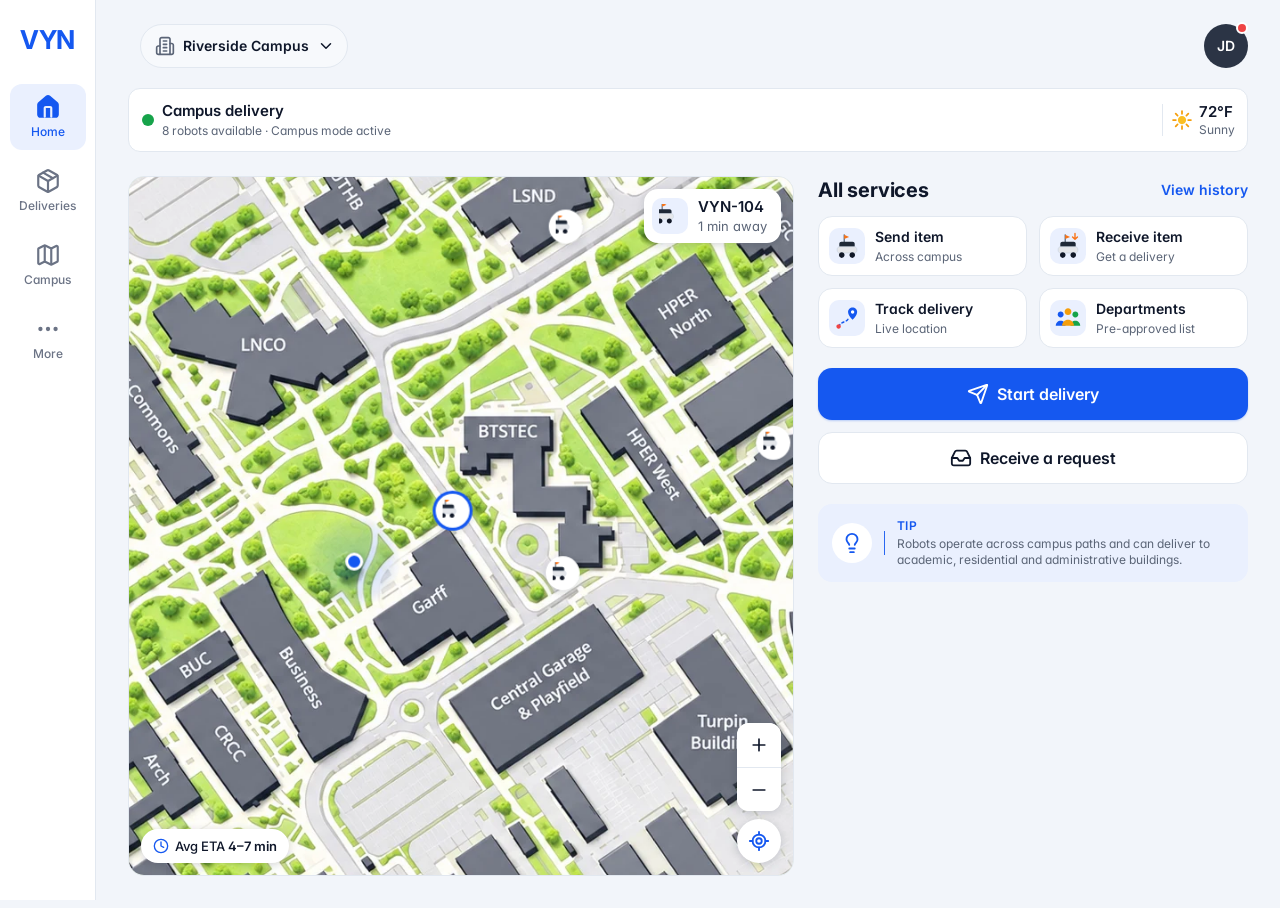
==== index.html @ 2693edeb "Build VYN User Home screen in HTML, CSS and JS Responsive Home recreated from the VYN Figma design s" ====
<!doctype html>
<html lang="en">
<head>
  <meta charset="utf-8" />
  <meta name="viewport" content="width=device-width, initial-scale=1, viewport-fit=cover" />
  <meta name="theme-color" content="#ffffff" />
  <meta name="description" content="VYN User — autonomous campus delivery. Send, receive and track items across campus." />
  <title>VYN — Home</title>
  <link rel="icon" href="assets/favicon.svg" type="image/svg+xml" />
  <link rel="preconnect" href="https://fonts.googleapis.com" />
  <link rel="preconnect" href="https://fonts.gstatic.com" crossorigin />
  <link href="https://fonts.googleapis.com/css2?family=Inter:wght@400;500;600;700&display=swap" rel="stylesheet" />
  <link rel="preload" as="image" href="assets/campus-map.webp" type="image/webp" />
  <link rel="stylesheet" href="css/styles.css" />
</head>
<body>
  <!-- Reusable SVG symbols (exported from the VYN Figma file) -->
  <svg class="sprite" aria-hidden="true" focusable="false">
    <symbol id="i-building" viewBox="0 0 20 20" fill="none" stroke="currentColor" stroke-width="1.66667" stroke-linecap="round" stroke-linejoin="round">
      <path d="M5 18.3333V3.33334C5 2.89131 5.17559 2.46739 5.48816 2.15483C5.80072 1.84227 6.22464 1.66667 6.66667 1.66667H13.3333C13.7754 1.66667 14.1993 1.84227 14.5118 2.15483C14.8244 2.46739 15 2.89131 15 3.33334V18.3333H5Z"/>
      <path d="M5 10H3.33334C2.89131 10 2.46739 10.1756 2.15483 10.4882C1.84227 10.8007 1.66667 11.2246 1.66667 11.6667V16.6667C1.66667 17.1087 1.84227 17.5326 2.15483 17.8452C2.46739 18.1577 2.89131 18.3333 3.33334 18.3333H5"/>
      <path d="M15 7.5H16.6667C17.1087 7.5 17.5326 7.6756 17.8452 7.98816C18.1577 8.30072 18.3333 8.72464 18.3333 9.16667V16.6667C18.3333 17.1087 18.1577 17.5326 17.8452 17.8452C17.5326 18.1577 17.1087 18.3333 16.6667 18.3333H15"/>
      <path d="M8.33333 5H11.6667M8.33333 8.33333H11.6667M8.33333 11.6667H11.6667M8.33333 15H11.6667"/>
    </symbol>
    <symbol id="i-chevron-down" viewBox="0 0 18 18" fill="none" stroke="currentColor" stroke-width="1.5" stroke-linecap="round" stroke-linejoin="round">
      <path d="M4.5 6.75L9 11.25L13.5 6.75"/>
    </symbol>
    <symbol id="i-sun" viewBox="0 0 22 22" fill="none">
      <path d="M11 15.125C13.2782 15.125 15.125 13.2782 15.125 11C15.125 8.72183 13.2782 6.875 11 6.875C8.72183 6.875 6.875 8.72183 6.875 11C6.875 13.2782 8.72183 15.125 11 15.125Z" fill="#FBBF24"/>
      <path d="M11 2.0625V4.8125M11 17.1875V19.9375M2.0625 11H4.8125M17.1875 11H19.9375M4.675 4.675L6.6 6.6M15.4 15.4L17.325 17.325M4.675 17.325L6.6 15.4M15.4 6.6L17.325 4.675" stroke="#F59E0B" stroke-width="1.75" stroke-linecap="round"/>
    </symbol>
    <symbol id="i-robot" viewBox="6 4 24 28" fill="none">
      <path d="M15.2 6.8V14.5" stroke="#475569" stroke-width="1.12" stroke-linecap="round"/>
      <path d="M15.2 6.8L20.1 8.9L15.2 11V6.8Z" fill="#F97316"/>
      <path d="M23.6 13.8H12.4C11.2402 13.8 10.3 14.7402 10.3 15.9V18C10.3 19.1598 11.2402 20.1 12.4 20.1H23.6C24.7598 20.1 25.7 19.1598 25.7 18V15.9C25.7 14.7402 24.7598 13.8 23.6 13.8Z" fill="#1F2937"/>
      <path d="M25.35 18.7H10.65C9.29691 18.7 8.20001 19.7969 8.20001 21.15V22.55C8.20001 23.9031 9.29691 25 10.65 25H25.35C26.7031 25 27.8 23.9031 27.8 22.55V21.15C27.8 19.7969 26.7031 18.7 25.35 18.7Z" fill="#E5E7EB" stroke="#CBD5E1" stroke-width="0.7"/>
      <path d="M12.75 29.9C14.2964 29.9 15.55 28.6464 15.55 27.1C15.55 25.5536 14.2964 24.3 12.75 24.3C11.2036 24.3 9.95001 25.5536 9.95001 27.1C9.95001 28.6464 11.2036 29.9 12.75 29.9Z" fill="#111827"/>
      <path d="M23.25 29.9C24.7964 29.9 26.05 28.6464 26.05 27.1C26.05 25.5536 24.7964 24.3 23.25 24.3C21.7036 24.3 20.45 25.5536 20.45 27.1C20.45 28.6464 21.7036 29.9 23.25 29.9Z" fill="#111827"/>
    </symbol>
    <symbol id="i-svc-send" viewBox="0 0 36 36" fill="none">
      <rect width="36" height="36" rx="10" fill="#EAF0FE"/>
      <use href="#i-robot" x="6" y="4" width="24" height="28"/>
    </symbol>
    <symbol id="i-svc-receive" viewBox="0 0 36 36" fill="none">
      <rect width="36" height="36" rx="10" fill="#EAF0FE"/>
      <use href="#i-robot" x="6" y="4" width="24" height="28"/>
      <path d="M25 5.4V11M22.55 8.9L25 11.35L27.45 8.9" stroke="#F97316" stroke-width="1.4" stroke-linecap="round" stroke-linejoin="round"/>
    </symbol>
    <symbol id="i-svc-track" viewBox="0 0 36 36" fill="none">
      <rect width="36" height="36" rx="10" fill="#EAF0FE"/>
      <path d="M9.6 26.4C13.1 20.1 17.3 23.6 20.1 17.3" stroke="#1558F0" stroke-width="1.54" stroke-linecap="round" stroke-dasharray="2.1 2.8"/>
      <path d="M9.6 28.64C10.8371 28.64 11.84 27.6371 11.84 26.4C11.84 25.1629 10.8371 24.16 9.6 24.16C8.36288 24.16 7.36 25.1629 7.36 26.4C7.36 27.6371 8.36288 28.64 9.6 28.64Z" fill="#EF4444"/>
      <path d="M23.6 7.5C24.8067 7.5 25.964 7.97937 26.8173 8.83266C27.6706 9.68595 28.15 10.8433 28.15 12.05C28.15 15.55 23.6 19.75 23.6 19.75C23.6 19.75 19.05 15.55 19.05 12.05C19.05 10.8433 19.5294 9.68595 20.3827 8.83266C21.236 7.97937 22.3933 7.5 23.6 7.5Z" fill="#1558F0"/>
      <path d="M23.6 13.73C24.5278 13.73 25.28 12.9778 25.28 12.05C25.28 11.1222 24.5278 10.37 23.6 10.37C22.6722 10.37 21.92 11.1222 21.92 12.05C21.92 12.9778 22.6722 13.73 23.6 13.73Z" fill="#fff"/>
    </symbol>
    <symbol id="i-svc-departments" viewBox="0 0 36 36" fill="none">
      <rect width="36" height="36" rx="10" fill="#EAF0FE"/>
      <path d="M10.65 17.44C12.2737 17.44 13.59 16.1237 13.59 14.5C13.59 12.8763 12.2737 11.56 10.65 11.56C9.02627 11.56 7.71 12.8763 7.71 14.5C7.71 16.1237 9.02627 17.44 10.65 17.44Z" fill="#1558F0"/>
      <path d="M5.75 25.7C5.75 24.4004 6.26625 23.1541 7.18518 22.2352C8.1041 21.3162 9.35044 20.8 10.65 20.8C11.9496 20.8 13.1959 21.3162 14.1148 22.2352C15.0338 23.1541 15.55 24.4004 15.55 25.7H5.75Z" fill="#1558F0"/>
      <path d="M25.35 17.44C26.9737 17.44 28.29 16.1237 28.29 14.5C28.29 12.8763 26.9737 11.56 25.35 11.56C23.7263 11.56 22.41 12.8763 22.41 14.5C22.41 16.1237 23.7263 17.44 25.35 17.44Z" fill="#16A34A"/>
      <path d="M20.45 25.7C20.45 24.4004 20.9663 23.1541 21.8852 22.2352C22.8041 21.3162 24.0505 20.8 25.35 20.8C26.6496 20.8 27.8959 21.3162 28.8148 22.2352C29.7338 23.1541 30.25 24.4004 30.25 25.7H20.45Z" fill="#16A34A"/>
      <path d="M18 15.06C19.8557 15.06 21.36 13.5557 21.36 11.7C21.36 9.84435 19.8557 8.34 18 8.34C16.1443 8.34 14.64 9.84435 14.64 11.7C14.64 13.5557 16.1443 15.06 18 15.06Z" fill="#F59E0B"/>
      <path d="M12.05 25.7C12.05 24.122 12.6769 22.6086 13.7927 21.4927C14.9085 20.3769 16.4219 19.75 18 19.75C19.578 19.75 21.0914 20.3769 22.2073 21.4927C23.3231 22.6086 23.95 24.122 23.95 25.7H12.05Z" fill="#F59E0B"/>
    </symbol>
    <symbol id="i-send" viewBox="0 0 22 22" fill="none" stroke="currentColor" stroke-width="1.83333" stroke-linecap="round" stroke-linejoin="round">
      <path d="M13.3247 19.8788C13.3595 19.9656 13.42 20.0397 13.4982 20.0911C13.5763 20.1425 13.6683 20.1687 13.7618 20.1663C13.8553 20.164 13.9458 20.133 14.0212 20.0777C14.0966 20.0224 14.1532 19.9453 14.1836 19.8568L20.1419 2.44018C20.1713 2.35895 20.1769 2.27106 20.1581 2.18677C20.1393 2.10248 20.0969 2.02529 20.0358 1.96422C19.9747 1.90316 19.8975 1.86075 19.8132 1.84195C19.729 1.82316 19.6411 1.82876 19.5598 1.85809L2.14317 7.81643C2.0547 7.84676 1.97764 7.90344 1.92232 7.97883C1.86699 8.05423 1.83606 8.14475 1.83366 8.23824C1.83127 8.33173 1.85753 8.42371 1.90892 8.50184C1.96031 8.57998 2.03437 8.64052 2.12117 8.67534L9.39033 11.5903C9.62013 11.6823 9.82891 11.8199 10.0041 11.9948C10.1793 12.1697 10.3172 12.3782 10.4097 12.6078L13.3247 19.8788Z"/>
      <path d="M20.0328 1.96808L10.0045 11.9955"/>
    </symbol>
    <symbol id="i-inbox" viewBox="0 0 22 22" fill="none" stroke="currentColor" stroke-width="1.83333" stroke-linecap="round" stroke-linejoin="round">
      <path d="M20.1667 11H14.6667L12.8333 13.75H9.16666L7.33333 11H1.83333"/>
      <path d="M4.99583 4.68419L1.83333 11V16.5C1.83333 16.9863 2.02648 17.4526 2.3703 17.7964C2.71412 18.1402 3.18043 18.3334 3.66666 18.3334H18.3333C18.8196 18.3334 19.2859 18.1402 19.6297 17.7964C19.9735 17.4526 20.1667 16.9863 20.1667 16.5V11L17.0042 4.68419C16.8524 4.37874 16.6184 4.12169 16.3285 3.94194C16.0387 3.76219 15.7044 3.66687 15.3633 3.66669H6.63666C6.29558 3.66687 5.96132 3.76219 5.67145 3.94194C5.38158 4.12169 5.14761 4.37874 4.99583 4.68419Z"/>
    </symbol>
    <symbol id="i-bulb" viewBox="0 0 22 22" fill="none" stroke="currentColor" stroke-width="1.83333" stroke-linecap="round" stroke-linejoin="round">
      <path d="M13.75 12.8333C13.9333 11.9166 14.3917 11.275 15.125 10.5416C16.0417 9.71665 16.5 8.52498 16.5 7.33331C16.5 5.87462 15.9205 4.47568 14.8891 3.44423C13.8576 2.41278 12.4587 1.83331 11 1.83331C9.54131 1.83331 8.14236 2.41278 7.11091 3.44423C6.07946 4.47568 5.5 5.87462 5.5 7.33331C5.5 8.24998 5.68333 9.34998 6.875 10.5416C7.51667 11.1833 8.06667 11.9166 8.25 12.8333"/>
      <path d="M8.25 16.5H13.75"/><path d="M9.16667 20.1667H12.8333"/>
    </symbol>
    <symbol id="i-home" viewBox="0 0 26 26" fill="none" stroke="currentColor" stroke-width="2.16667" stroke-linecap="round" stroke-linejoin="round">
      <path style="fill: var(--home-fill, none)" d="M3.25 10.8333C3.24992 10.5182 3.31861 10.2068 3.45127 9.92087C3.58393 9.63497 3.77736 9.38145 4.01808 9.17801L11.6014 2.67909C11.9925 2.34857 12.488 2.16724 13 2.16724C13.512 2.16724 14.0075 2.34857 14.3986 2.67909L21.9819 9.17801C22.2226 9.38145 22.4161 9.63497 22.5487 9.92087C22.6814 10.2068 22.7501 10.5182 22.75 10.8333V20.5833C22.75 21.158 22.5217 21.7091 22.1154 22.1154C21.7091 22.5217 21.158 22.75 20.5833 22.75H5.41667C4.84203 22.75 4.29093 22.5217 3.8846 22.1154C3.47827 21.7091 3.25 21.158 3.25 20.5833V10.8333Z"/>
      <path style="stroke: var(--home-door, currentColor)" d="M16.25 22.75V14.0833C16.25 13.796 16.1359 13.5205 15.9327 13.3173C15.7295 13.1141 15.454 13 15.1667 13H10.8333C10.546 13 10.2705 13.1141 10.0673 13.3173C9.86414 13.5205 9.75 13.796 9.75 14.0833V22.75"/>
    </symbol>
    <symbol id="i-deliveries" viewBox="0 0 26 26" fill="none" stroke="currentColor" stroke-width="2.16667" stroke-linecap="round" stroke-linejoin="round">
      <path d="M11.9167 23.5408C12.246 23.731 12.6197 23.8311 13 23.8311C13.3803 23.8311 13.754 23.731 14.0833 23.5408L21.6667 19.2075C21.9957 19.0175 22.269 18.7444 22.4592 18.4154C22.6493 18.0865 22.7496 17.7133 22.75 17.3333V8.66666C22.7496 8.28671 22.6493 7.91354 22.4592 7.58459C22.269 7.25564 21.9957 6.98247 21.6667 6.7925L14.0833 2.45916C13.754 2.269 13.3803 2.16888 13 2.16888C12.6197 2.16888 12.246 2.269 11.9167 2.45916L4.33333 6.7925C4.00428 6.98247 3.73098 7.25564 3.54083 7.58459C3.35069 7.91354 3.25039 8.28671 3.25 8.66666V17.3333C3.25039 17.7133 3.35069 18.0865 3.54083 18.4154C3.73098 18.7444 4.00428 19.0175 4.33333 19.2075L11.9167 23.5408Z"/>
      <path d="M13 23.8333V13"/><path d="M3.56416 7.58331L13 13L22.4358 7.58331"/><path d="M8.125 4.62585L17.875 10.205"/>
    </symbol>
    <symbol id="i-campus" viewBox="0 0 26 26" fill="none" stroke="currentColor" stroke-width="2.16667" stroke-linecap="round" stroke-linejoin="round">
      <path d="M15.2815 6.01575C15.5822 6.16602 15.9138 6.24426 16.25 6.24426C16.5862 6.24426 16.9178 6.16602 17.2185 6.01575L21.1824 4.03325C21.3477 3.95065 21.5314 3.91171 21.716 3.92011C21.9005 3.92852 22.0799 3.984 22.237 4.08127C22.3941 4.17855 22.5237 4.31439 22.6135 4.47588C22.7033 4.63737 22.7503 4.81914 22.75 5.00391V18.8316C22.7499 19.0327 22.6938 19.2298 22.588 19.4009C22.4822 19.572 22.3308 19.7102 22.1509 19.8001L17.2185 22.2668C16.9178 22.4171 16.5862 22.4953 16.25 22.4953C15.9138 22.4953 15.5822 22.4171 15.2815 22.2668L10.7185 19.9853C10.4178 19.8351 10.0862 19.7568 9.75 19.7568C9.41381 19.7568 9.08224 19.8351 8.7815 19.9853L4.81759 21.9678C4.65222 22.0505 4.46845 22.0894 4.28378 22.081C4.09911 22.0725 3.91967 22.0169 3.76255 21.9195C3.60542 21.8221 3.47584 21.6861 3.38612 21.5245C3.29641 21.3629 3.24955 21.1809 3.25 20.9961V7.1695C3.25011 6.96836 3.30621 6.77123 3.41202 6.60018C3.51783 6.42912 3.66917 6.2909 3.84909 6.201L8.7815 3.73425C9.08224 3.58397 9.41381 3.50574 9.75 3.50574C10.0862 3.50574 10.4178 3.58397 10.7185 3.73425L15.2815 6.01575Z"/>
      <path d="M16.25 6.24432V22.4943"/><path d="M9.75 3.50568V19.7557"/>
    </symbol>
    <symbol id="i-more" viewBox="0 0 26 26" fill="none" stroke="currentColor" stroke-width="2.16667" stroke-linecap="round" stroke-linejoin="round">
      <circle cx="13" cy="13" r="1.08"/><circle cx="20.58" cy="13" r="1.08"/><circle cx="5.42" cy="13" r="1.08"/>
    </symbol>
    <symbol id="i-locate" viewBox="0 0 22 22" fill="none" stroke="currentColor" stroke-width="1.83333" stroke-linecap="round" stroke-linejoin="round">
      <path d="M1.83 11H4.58M17.42 11H20.17M11 1.83V4.58M11 17.42V20.17"/>
      <circle cx="11" cy="11" r="6.42"/><circle cx="11" cy="11" r="2.75"/>
    </symbol>
    <symbol id="i-clock" viewBox="0 0 24 24" fill="none" stroke="currentColor" stroke-width="2" stroke-linecap="round" stroke-linejoin="round">
      <circle cx="12" cy="12" r="10"/><path d="M12 6v6l4 2"/>
    </symbol>
    <symbol id="i-plus" viewBox="0 0 24 24" fill="none" stroke="currentColor" stroke-width="2" stroke-linecap="round"><path d="M12 5v14M5 12h14"/></symbol>
    <symbol id="i-minus" viewBox="0 0 24 24" fill="none" stroke="currentColor" stroke-width="2" stroke-linecap="round"><path d="M5 12h14"/></symbol>
    <symbol id="i-check" viewBox="0 0 24 24" fill="none" stroke="currentColor" stroke-width="2.4" stroke-linecap="round" stroke-linejoin="round"><path d="M20 6 9 17l-5-5"/></symbol>
    <symbol id="i-x" viewBox="0 0 24 24" fill="none" stroke="currentColor" stroke-width="2" stroke-linecap="round"><path d="M18 6 6 18M6 6l12 12"/></symbol>
    <symbol id="i-package" viewBox="0 0 24 24" fill="none" stroke="currentColor" stroke-width="2" stroke-linecap="round" stroke-linejoin="round">
      <path d="M11 21.73a2 2 0 0 0 2 0l7-4A2 2 0 0 0 21 16V8a2 2 0 0 0-1-1.73l-7-4a2 2 0 0 0-2 0l-7 4A2 2 0 0 0 3 8v8a2 2 0 0 0 1 1.73z"/><path d="M12 22V12"/><path d="m3.3 7 7.703 4.734a2 2 0 0 0 1.994 0L20.7 7"/><path d="m7.5 4.27 9 5.15"/>
    </symbol>
    <symbol id="i-check-circle" viewBox="0 0 24 24" fill="none" stroke="currentColor" stroke-width="2" stroke-linecap="round" stroke-linejoin="round"><circle cx="12" cy="12" r="10"/><path d="m9 12 2 2 4-4"/></symbol>
  </svg>

  <a class="skip-link" href="#main">Skip to content</a>

  <div class="app">
    <!-- Desktop rail navigation (replaces bottom nav on wide screens) -->
    <nav class="rail" aria-label="Primary">
      <div class="rail__logo" aria-hidden="true">VYN</div>
      <ul class="nav-list" data-nav>
        <li><a href="#home" class="nav-item is-active" aria-current="page" data-tab="home"><svg class="icon-26"><use href="#i-home"/></svg><span>Home</span></a></li>
        <li><a href="#deliveries" class="nav-item" data-tab="deliveries"><svg class="icon-26"><use href="#i-deliveries"/></svg><span>Deliveries</span></a></li>
        <li><a href="#campus" class="nav-item" data-tab="campus"><svg class="icon-26"><use href="#i-campus"/></svg><span>Campus</span></a></li>
        <li><a href="#more" class="nav-item" data-tab="more"><svg class="icon-26"><use href="#i-more"/></svg><span>More</span></a></li>
      </ul>
    </nav>

    <div class="screen">
      <!-- Header -->
      <header class="header">
        <a href="#home" class="logo" aria-label="VYN home">VYN</a>
        <button class="campus-select" type="button" data-open-sheet="campus" aria-haspopup="dialog" aria-label="Change campus. Current campus: Riverside Campus">
          <svg class="icon-20 muted"><use href="#i-building"/></svg>
          <span class="campus-select__name" data-campus-name>Riverside Campus</span>
          <svg class="icon-18"><use href="#i-chevron-down"/></svg>
        </button>
        <button class="avatar" type="button" data-open-sheet="notifications" aria-haspopup="dialog" aria-label="Account and notifications, 2 new">
          <span aria-hidden="true">JD</span>
          <span class="avatar__dot" aria-hidden="true"></span>
        </button>
      </header>

      <main id="main" class="content">
        <!-- Campus status -->
        <section class="status-strip" aria-label="Campus delivery status">
          <span class="status-dot" aria-hidden="true"></span>
          <div class="status-strip__text">
            <p class="status-strip__title">Campus delivery <span class="sr-only">is operating normally.</span></p>
            <p class="status-strip__detail"><span data-available-count>8</span> robots available · Campus mode active</p>
          </div>
          <span class="divider-v" aria-hidden="true"></span>
          <div class="weather" aria-label="Weather: 72 degrees Fahrenheit, sunny">
            <svg class="icon-22" aria-hidden="true"><use href="#i-sun"/></svg>
            <div class="weather__text" aria-hidden="true">
              <span class="weather__temp">72°F</span>
              <span class="weather__cond">Sunny</span>
            </div>
          </div>
        </section>

        <!-- Live campus map -->
        <section class="map-card" aria-label="Live campus map">
          <div class="map" data-map tabindex="0" aria-describedby="map-help">
            <div class="map__layer" data-map-layer>
              <picture>
                <source srcset="assets/campus-map.webp" type="image/webp" />
                <img class="map__img" src="assets/campus-map.jpg" width="1420" height="1058" alt="Illustrated map of Riverside Campus showing buildings, paths and South Campus Drive" draggable="false" />
              </picture>
              <div class="map__markers" data-markers></div>
            </div>
            <p id="map-help" class="sr-only">Drag to move the map. Pinch, scroll or use the plus and minus buttons to zoom. Use arrow keys to pan when the map is focused.</p>
          </div>

          <!-- Overlays -->
          <div class="map-callout" data-callout role="status" aria-live="polite">
            <span class="map-callout__icon" aria-hidden="true"><svg viewBox="6 4 24 28"><use href="#i-robot"/></svg></span>
            <span class="map-callout__text">
              <strong data-callout-name>VYN-107</strong>
              <span data-callout-eta>2 min away</span>
            </span>
          </div>

          <div class="map-pill map-pill--eta">
            <svg class="icon-16 brand" aria-hidden="true"><use href="#i-clock"/></svg>
            <span>Avg ETA <strong data-avg-eta>5–9 min</strong></span>
          </div>

          <div class="map-controls" role="group" aria-label="Map controls">
            <button type="button" class="map-btn" data-zoom="in" aria-label="Zoom in"><svg class="icon-20"><use href="#i-plus"/></svg></button>
            <button type="button" class="map-btn" data-zoom="out" aria-label="Zoom out"><svg class="icon-20"><use href="#i-minus"/></svg></button>
          </div>
          <button type="button" class="map-btn map-btn--locate" data-locate aria-label="Center map on my location">
            <svg class="icon-22 brand"><use href="#i-locate"/></svg>
          </button>
        </section>

        <div class="side">
          <!-- Services -->
          <section class="services" aria-labelledby="services-title">
            <div class="section-header">
              <h2 id="services-title" class="section-title">All services</h2>
              <a class="link" href="#history" data-toast="Opening delivery history…">View history</a>
            </div>
            <div class="service-grid">
              <a class="service-card" href="#send" data-toast="Opening Send item…">
                <svg class="icon-36" aria-hidden="true"><use href="#i-svc-send"/></svg>
                <span class="service-card__text"><span class="service-card__title">Send item</span><span class="service-card__sub">Across campus</span></span>
              </a>
              <a class="service-card" href="#receive" data-toast="Opening Receive item…">
                <svg class="icon-36" aria-hidden="true"><use href="#i-svc-receive"/></svg>
                <span class="service-card__text"><span class="service-card__title">Receive item</span><span class="service-card__sub">Get a delivery</span></span>
              </a>
              <a class="service-card" href="#track" data-toast="Opening Track delivery…">
                <svg class="icon-36" aria-hidden="true"><use href="#i-svc-track"/></svg>
                <span class="service-card__text"><span class="service-card__title">Track delivery</span><span class="service-card__sub">Live location</span></span>
              </a>
              <a class="service-card" href="#departments" data-toast="Opening Departments…">
                <svg class="icon-36" aria-hidden="true"><use href="#i-svc-departments"/></svg>
                <span class="service-card__text"><span class="service-card__title">Departments</span><span class="service-card__sub">Pre-approved list</span></span>
              </a>
            </div>
          </section>

          <!-- Primary actions -->
          <section class="actions" aria-label="Quick actions">
            <a class="btn btn--primary" href="#send" data-toast="Starting a new delivery…">
              <svg class="icon-22" aria-hidden="true"><use href="#i-send"/></svg><span>Start delivery</span>
            </a>
            <a class="btn btn--secondary" href="#receive" data-toast="Opening incoming requests…">
              <svg class="icon-22" aria-hidden="true"><use href="#i-inbox"/></svg><span>Receive a request</span>
            </a>
          </section>

          <!-- Tip -->
          <aside class="tip" aria-label="Tip">
            <span class="tip__icon" aria-hidden="true"><svg class="icon-22 brand"><use href="#i-bulb"/></svg></span>
            <span class="tip__rule" aria-hidden="true"></span>
            <div class="tip__text">
              <p class="tip__eyebrow">TIP</p>
              <p class="tip__body">Robots operate across campus paths and can deliver to academic, residential and administrative buildings.</p>
            </div>
          </aside>
        </div>
      </main>
    </div>

    <!-- Mobile bottom navigation -->
    <nav class="bottom-nav" aria-label="Primary">
      <ul class="nav-list" data-nav>
        <li><a href="#home" class="nav-item is-active" aria-current="page" data-tab="home"><svg class="icon-26"><use href="#i-home"/></svg><span>Home</span></a></li>
        <li><a href="#deliveries" class="nav-item" data-tab="deliveries"><svg class="icon-26"><use href="#i-deliveries"/></svg><span>Deliveries</span></a></li>
        <li><a href="#campus" class="nav-item" data-tab="campus"><svg class="icon-26"><use href="#i-campus"/></svg><span>Campus</span></a></li>
        <li><a href="#more" class="nav-item" data-tab="more"><svg class="icon-26"><use href="#i-more"/></svg><span>More</span></a></li>
      </ul>
    </nav>
  </div>

  <!-- Bottom sheets -->
  <div class="sheet-backdrop" data-sheet-backdrop hidden></div>

  <div class="sheet" role="dialog" aria-modal="true" aria-labelledby="sheet-campus-title" data-sheet="campus" hidden>
    <div class="sheet__grip" aria-hidden="true"></div>
    <div class="sheet__head">
      <h2 id="sheet-campus-title" class="sheet__title">Choose campus</h2>
      <button type="button" class="icon-btn" data-close-sheet aria-label="Close"><svg class="icon-20"><use href="#i-x"/></svg></button>
    </div>
    <ul class="option-list" role="radiogroup" aria-labelledby="sheet-campus-title" data-campus-list>
      <li><button type="button" class="option" role="radio" aria-checked="true" data-campus="Riverside Campus" data-robots="8">
        <span class="option__icon"><svg class="icon-20"><use href="#i-building"/></svg></span>
        <span class="option__text"><span class="option__title">Riverside Campus</span><span class="option__sub">8 robots available · Campus mode active</span></span>
        <svg class="icon-20 option__check" aria-hidden="true"><use href="#i-check"/></svg>
      </button></li>
      <li><button type="button" class="option" role="radio" aria-checked="false" data-campus="North Campus" data-robots="5">
        <span class="option__icon"><svg class="icon-20"><use href="#i-building"/></svg></span>
        <span class="option__text"><span class="option__title">North Campus</span><span class="option__sub">5 robots available · Residential zone</span></span>
        <svg class="icon-20 option__check" aria-hidden="true"><use href="#i-check"/></svg>
      </button></li>
      <li><button type="button" class="option" role="radio" aria-checked="false" data-campus="Health Sciences" data-robots="3">
        <span class="option__icon"><svg class="icon-20"><use href="#i-building"/></svg></span>
        <span class="option__text"><span class="option__title">Health Sciences</span><span class="option__sub">3 robots available · Restricted hours</span></span>
        <svg class="icon-20 option__check" aria-hidden="true"><use href="#i-check"/></svg>
      </button></li>
    </ul>
  </div>

  <div class="sheet" role="dialog" aria-modal="true" aria-labelledby="sheet-notif-title" data-sheet="notifications" hidden>
    <div class="sheet__grip" aria-hidden="true"></div>
    <div class="sheet__head">
      <h2 id="sheet-notif-title" class="sheet__title">Notifications</h2>
      <button type="button" class="icon-btn" data-close-sheet aria-label="Close"><svg class="icon-20"><use href="#i-x"/></svg></button>
    </div>
    <ul class="notif-list">
      <li class="notif">
        <span class="notif__icon notif__icon--brand"><svg class="icon-20"><use href="#i-package"/></svg></span>
        <span class="option__text"><span class="option__title">Package from Maya Chen</span><span class="option__sub">Arrives at Science Hall in about 12 min</span></span>
        <span class="notif__time">Now</span>
      </li>
      <li class="notif">
        <span class="notif__icon notif__icon--success"><svg class="icon-20"><use href="#i-check-circle"/></svg></span>
        <span class="option__text"><span class="option__title">Delivered to Registrar Office</span><span class="option__sub">Front desk verified with code at 10:41 AM</span></span>
        <span class="notif__time">2h</span>
      </li>
    </ul>
  </div>

  <div class="toast" data-toast-el role="status" aria-live="polite"></div>

  <script src="js/map.js"></script>
  <script src="js/app.js"></script>
</body>
</html>
---- css/styles.css ----
/* =========================================================
   VYN User — design tokens (mirrors the "VYN Tokens" Figma collection)
   ========================================================= */
:root {
  --brand: #1558f0;
  --brand-hover: #0f4ad6;
  --brand-pressed: #0c3fb8;
  --brand-soft: #eaf0fe;
  --surface-page: #ffffff;
  --surface-card: #f7f9fc;
  --surface-canvas: #f2f5fa;
  --surface-map: #e4efd3;
  --border: #e2e8f0;
  --text: #0f172a;
  --text-2: #5b6577;
  --nav-inactive: #6b7385;
  --on-brand: #ffffff;
  --success: #16a34a;
  --success-soft: #e6f6ec;
  --warning: #f59e0b;
  --critical: #ef4444;
  --avatar: #2b3445;

  --s-4: 4px; --s-8: 8px; --s-12: 12px; --s-16: 16px; --s-20: 20px; --s-24: 24px; --s-32: 32px;
  --r-10: 10px; --r-12: 12px; --r-14: 14px; --r-16: 16px; --r-20: 20px; --r-pill: 999px;

  --shadow-card: 0 1px 2px rgba(15, 23, 42, .04), 0 1px 3px rgba(15, 23, 42, .06);
  --shadow-float: 0 2px 8px rgba(15, 23, 42, .16);
  --shadow-sheet: 0 -8px 32px rgba(15, 23, 42, .16);

  --font: "Inter", system-ui, -apple-system, "Segoe UI", Roboto, sans-serif;
  --ease: cubic-bezier(.2, .8, .2, 1);

  --nav-h: 81px;
  --safe-b: env(safe-area-inset-bottom, 0px);
  color-scheme: light;
}

*, *::before, *::after { box-sizing: border-box; }
html { -webkit-text-size-adjust: 100%; }
body {
  margin: 0;
  font-family: var(--font);
  font-size: 16px;
  line-height: 24px;
  color: var(--text);
  background: var(--surface-page);
  -webkit-font-smoothing: antialiased;
  -moz-osx-font-smoothing: grayscale;
  font-feature-settings: "cv11", "ss01";
}
p, h1, h2 { margin: 0; }
a { color: inherit; text-decoration: none; }
button { font: inherit; color: inherit; background: none; border: 0; padding: 0; cursor: pointer; }
ul { list-style: none; margin: 0; padding: 0; }
img { display: block; max-width: none; }
[hidden] { display: none !important; }

.sprite { position: absolute; width: 0; height: 0; overflow: hidden; }
.sr-only { position: absolute; width: 1px; height: 1px; padding: 0; margin: -1px; overflow: hidden; clip: rect(0 0 0 0); white-space: nowrap; border: 0; }
.skip-link { position: absolute; left: 16px; top: -48px; z-index: 100; padding: 8px 14px; background: var(--brand); color: #fff; border-radius: var(--r-12); font-weight: 600; transition: top .2s; }
.skip-link:focus { top: 12px; }

:focus { outline: none; }
:focus-visible { outline: 2px solid var(--brand); outline-offset: 2px; }

/* Icon sizes */
.icon-16 { width: 16px; height: 16px; flex: none; }
.icon-18 { width: 18px; height: 18px; flex: none; }
.icon-20 { width: 20px; height: 20px; flex: none; }
.icon-22 { width: 22px; height: 22px; flex: none; }
.icon-26 { width: 26px; height: 26px; flex: none; }
.icon-36 { width: 36px; height: 36px; flex: none; }
.muted { color: var(--text-2); }
.brand { color: var(--brand); }

/* =========================================================
   Layout
   ========================================================= */
.app { min-height: 100dvh; }
.screen { max-width: 560px; margin: 0 auto; padding-bottom: calc(var(--nav-h) + var(--safe-b)); }
.rail { display: none; }

.content {
  display: flex;
  flex-direction: column;
  gap: var(--s-16);
  padding: 0 var(--s-16) var(--s-20);
}
.side { display: flex; flex-direction: column; gap: var(--s-16); }

/* Header */
.header {
  display: flex;
  align-items: center;
  justify-content: space-between;
  gap: var(--s-12);
  padding: var(--s-20) var(--s-16) var(--s-16);
}
.logo {
  font-size: 32px;
  line-height: 40px;
  font-weight: 700;
  letter-spacing: -0.02em;
  color: var(--brand);
}
.campus-select {
  display: inline-flex;
  align-items: center;
  gap: var(--s-8);
  height: 42px;
  padding: 0 12px 0 14px;
  background: var(--surface-card);
  border: 1px solid var(--border);
  border-radius: 22px;
  min-width: 0;
  transition: background-color .15s, border-color .15s;
}
.campus-select:hover { background: #eef2f8; }
.campus-select:active { background: #e8edf5; }
.campus-select__name {
  font-size: 14px; line-height: 20px; font-weight: 600;
  white-space: nowrap; overflow: hidden; text-overflow: ellipsis;
}
.avatar {
  position: relative;
  width: 44px; height: 44px; flex: none;
  display: grid; place-items: center;
  background: var(--avatar);
  color: #fff;
  border-radius: 50%;
  font-size: 14px; line-height: 20px; font-weight: 600;
  transition: transform .15s var(--ease);
}
.avatar:active { transform: scale(.96); }
.avatar__dot {
  position: absolute; top: -2px; right: 0;
  width: 12px; height: 12px;
  background: var(--critical);
  border: 2px solid #fff;
  border-radius: 50%;
}
.avatar.is-read .avatar__dot { display: none; }

/* Status strip */
.status-strip {
  display: flex;
  align-items: center;
  gap: var(--s-8);
  min-height: 64px;
  padding: var(--s-12);
  background: var(--surface-card);
  border: 1px solid var(--border);
  border-radius: var(--r-12);
}
.status-dot {
  width: 12px; height: 12px; flex: none;
  margin-left: 1px;
  border-radius: 50%;
  background: var(--success);
  box-shadow: 0 0 0 0 rgba(22, 163, 74, .45);
  animation: status-pulse 2.4s ease-out infinite;
}
@keyframes status-pulse {
  0% { box-shadow: 0 0 0 0 rgba(22, 163, 74, .45); }
  70%, 100% { box-shadow: 0 0 0 8px rgba(22, 163, 74, 0); }
}
.status-strip__text { flex: 1; min-width: 0; display: flex; flex-direction: column; gap: 2px; }
.status-strip__title { font-size: 15px; line-height: 20px; font-weight: 600; }
.status-strip__detail { font-size: 12px; line-height: 16px; color: var(--text-2); white-space: nowrap; overflow: hidden; text-overflow: ellipsis; }
.divider-v { width: 1px; height: 32px; background: var(--border); flex: none; }
.weather { display: flex; align-items: center; gap: 6px; flex: none; }
.weather__text { display: flex; flex-direction: column; }
.weather__temp { font-size: 15px; line-height: 20px; font-weight: 600; }
.weather__cond { font-size: 12px; line-height: 16px; color: var(--text-2); }

/* =========================================================
   Map
   ========================================================= */
.map-card {
  position: relative;
  border-radius: var(--r-16);
  overflow: hidden;
  background: var(--surface-map);
  aspect-ratio: 361 / 300;
  isolation: isolate;
  box-shadow: inset 0 0 0 1px rgba(15, 23, 42, .04);
}
.map {
  position: absolute; inset: 0;
  overflow: hidden;
  touch-action: none;
  cursor: grab;
  user-select: none;
  -webkit-user-select: none;
}
.map.is-dragging { cursor: grabbing; }
.map:focus-visible { outline-offset: -3px; border-radius: var(--r-16); }
.map__layer {
  position: absolute; left: 0; top: 0;
  width: 1420px; height: 1058px;
  transform-origin: 0 0;
  will-change: transform;
}
.map__layer.is-animating { transition: transform .45s var(--ease); }
.map__img { width: 1420px; height: 1058px; pointer-events: none; }
.map__markers { position: absolute; inset: 0; }

/* Markers keep a constant on-screen size: --inv is 1/zoom */
.marker {
  position: absolute; left: 0; top: 0;
  transform: translate(var(--x), var(--y)) scale(var(--inv, 1));
  transform-origin: 0 0;
  will-change: transform;
}
.marker__body { position: absolute; transform: translate(-50%, -50%); }

.robot-pin {
  display: grid; place-items: center;
  width: 34px; height: 34px;
  background: #fff;
  border-radius: 50%;
  box-shadow: var(--shadow-float);
  transition: transform .2s var(--ease), box-shadow .2s;
}
.robot-pin svg { width: 20px; height: 23px; }
.robot-pin:hover { transform: scale(1.08); }
.marker.is-nearest .robot-pin { box-shadow: 0 0 0 3px var(--brand), var(--shadow-float); }
.marker.is-busy .robot-pin::after {
  content: ""; position: absolute; right: 1px; top: 1px;
  width: 9px; height: 9px; border-radius: 50%;
  background: var(--warning); border: 2px solid #fff;
}

.user-pin { width: 18px; height: 18px; }
.user-pin__halo {
  position: absolute; left: 50%; top: 50%;
  width: 92px; height: 92px; margin: -46px 0 0 -46px;
  border-radius: 50%;
  background: radial-gradient(circle, rgba(21, 88, 240, .22) 0%, rgba(21, 88, 240, .10) 55%, rgba(21, 88, 240, 0) 72%);
}
.user-pin__pulse {
  position: absolute; left: 50%; top: 50%;
  width: 18px; height: 18px; margin: -9px 0 0 -9px;
  border-radius: 50%;
  background: rgba(21, 88, 240, .35);
  animation: user-pulse 2s ease-out infinite;
}
@keyframes user-pulse { 0% { transform: scale(1); opacity: .9; } 100% { transform: scale(3.4); opacity: 0; } }
.user-pin__dot {
  position: absolute; inset: 0;
  border-radius: 50%;
  background: var(--brand);
  border: 3px solid #fff;
  box-shadow: 0 1px 4px rgba(15, 23, 42, .35);
}

/* Map overlays */
.map-callout {
  position: absolute; top: 12px; right: 12px; z-index: 3;
  display: flex; align-items: center; gap: 10px;
  padding: 8px 14px 8px 8px;
  background: #fff;
  border-radius: var(--r-14);
  box-shadow: var(--shadow-float);
  max-width: calc(100% - 24px);
  transition: opacity .25s, transform .25s var(--ease);
}
.map-callout.is-updating { opacity: .55; transform: translateY(-2px); }
.map-callout__icon {
  width: 36px; height: 36px; flex: none;
  display: grid; place-items: center;
  border-radius: var(--r-10);
  background: var(--brand-soft);
}
.map-callout__icon svg { width: 22px; height: 25px; }
.map-callout__text { display: flex; flex-direction: column; min-width: 0; }
.map-callout__text strong { font-size: 15px; line-height: 20px; font-weight: 600; }
.map-callout__text span { font-size: 13px; line-height: 18px; color: var(--text-2); }

.map-pill {
  position: absolute; z-index: 3;
  display: inline-flex; align-items: center; gap: 6px;
  height: 34px; padding: 0 12px;
  background: #fff;
  border-radius: var(--r-pill);
  box-shadow: var(--shadow-float);
  font-size: 13px; line-height: 18px; font-weight: 500;
}
.map-pill strong { font-weight: 600; }
.map-pill--eta { left: 12px; bottom: 12px; }

.map-controls {
  position: absolute; right: 12px; bottom: 64px; z-index: 3;
  display: flex; flex-direction: column;
  background: #fff;
  border-radius: var(--r-12);
  box-shadow: var(--shadow-float);
  overflow: hidden;
}
.map-controls .map-btn { box-shadow: none; border-radius: 0; }
.map-controls .map-btn + .map-btn { border-top: 1px solid var(--border); }
.map-btn {
  display: grid; place-items: center;
  width: 44px; height: 44px;
  background: #fff;
  color: var(--text);
  border-radius: 50%;
  box-shadow: var(--shadow-float);
  transition: background-color .15s, transform .15s var(--ease);
}
.map-btn:hover { background: #f5f7fb; }
.map-btn:active { transform: scale(.94); }
.map-btn--locate { position: absolute; right: 12px; bottom: 12px; z-index: 3; }
.map-btn--locate.is-active { color: var(--brand); box-shadow: 0 0 0 2px var(--brand), var(--shadow-float); }
.map-btn:disabled { color: #b8c0cc; cursor: default; }

/* =========================================================
   Services, actions, tip
   ========================================================= */
.section-header { display: flex; align-items: center; justify-content: space-between; margin-bottom: var(--s-12); }
.section-title { font-size: 20px; line-height: 28px; font-weight: 700; letter-spacing: -0.01em; }
.link { font-size: 14px; line-height: 20px; font-weight: 600; color: var(--brand); border-radius: 6px; }
.link:hover { text-decoration: underline; text-underline-offset: 3px; }

.service-grid { display: grid; grid-template-columns: 1fr 1fr; gap: var(--s-12); }
.service-card {
  display: flex; align-items: center; gap: 10px;
  min-height: 60px;
  padding: 10px;
  background: var(--surface-card);
  border: 1px solid var(--border);
  border-radius: var(--r-14);
  transition: background-color .15s, border-color .15s, transform .15s var(--ease), box-shadow .15s;
}
.service-card:hover { background: #fff; border-color: #cfd8e6; box-shadow: var(--shadow-card); }
.service-card:active { transform: scale(.98); }
.service-card__text { display: flex; flex-direction: column; gap: 2px; min-width: 0; }
.service-card__title { font-size: 14px; line-height: 20px; font-weight: 600; }
.service-card__sub { font-size: 12px; line-height: 16px; color: var(--text-2); white-space: nowrap; overflow: hidden; text-overflow: ellipsis; }

.actions { display: flex; flex-direction: column; gap: var(--s-12); }
.btn {
  display: flex; align-items: center; justify-content: center; gap: var(--s-8);
  height: 52px;
  padding: 0 20px;
  border-radius: var(--r-14);
  font-size: 16px; line-height: 24px; font-weight: 600;
  transition: background-color .15s, border-color .15s, transform .15s var(--ease), box-shadow .15s;
}
.btn:active { transform: scale(.985); }
.btn--primary { background: var(--brand); color: var(--on-brand); box-shadow: 0 1px 2px rgba(21, 88, 240, .25); }
.btn--primary:hover { background: var(--brand-hover); box-shadow: 0 4px 12px rgba(21, 88, 240, .28); }
.btn--primary:active { background: var(--brand-pressed); }
.btn--secondary { background: #fff; color: var(--text); border: 1.5px solid var(--border); }
.btn--secondary:hover { border-color: #cfd8e6; background: #fbfcfe; }

.tip {
  display: flex; align-items: center; gap: var(--s-12);
  padding: 14px;
  background: var(--brand-soft);
  border-radius: var(--r-14);
}
.tip__icon { width: 40px; height: 40px; flex: none; display: grid; place-items: center; background: #fff; border-radius: 50%; }
.tip__rule { width: 1px; align-self: stretch; margin: 13px 0; background: var(--brand); opacity: .9; flex: none; }
.tip__text { display: flex; flex-direction: column; gap: 2px; }
.tip__eyebrow { font-size: 12px; line-height: 16px; font-weight: 600; color: var(--brand); letter-spacing: .02em; }
.tip__body { font-size: 12px; line-height: 16px; color: var(--text-2); }

/* =========================================================
   Navigation
   ========================================================= */
.bottom-nav {
  position: fixed; left: 0; right: 0; bottom: 0; z-index: 20;
  padding: 10px 8px calc(26px + var(--safe-b) * .5);
  background: rgba(255, 255, 255, .96);
  -webkit-backdrop-filter: saturate(180%) blur(12px);
  backdrop-filter: saturate(180%) blur(12px);
  border-top: 1px solid var(--border);
}
.bottom-nav .nav-list { display: grid; grid-template-columns: repeat(4, 1fr); max-width: 560px; margin: 0 auto; }
.nav-item {
  display: flex; flex-direction: column; align-items: center; gap: 4px;
  padding: 0 4px;
  color: var(--nav-inactive);
  font-size: 11px; line-height: 14px; font-weight: 500;
  border-radius: var(--r-12);
  transition: color .15s;
}
.nav-item:hover { color: var(--text); }
.nav-item.is-active { color: var(--brand); }
.nav-item.is-active { --home-fill: currentColor; --home-door: #fff; }

/* =========================================================
   Sheets & toast
   ========================================================= */
.sheet-backdrop {
  position: fixed; inset: 0; z-index: 40;
  background: rgba(15, 23, 42, .36);
  opacity: 0; transition: opacity .25s;
}
.sheet-backdrop.is-open { opacity: 1; }
.sheet {
  position: fixed; left: 0; right: 0; bottom: 0; z-index: 50;
  max-width: 560px; margin: 0 auto;
  padding: 8px 16px calc(24px + var(--safe-b));
  background: #fff;
  border-radius: 24px 24px 0 0;
  box-shadow: var(--shadow-sheet);
  transform: translateY(100%);
  transition: transform .32s var(--ease);
}
.sheet.is-open { transform: translateY(0); }
.sheet__grip { width: 40px; height: 4px; margin: 0 auto 8px; border-radius: 2px; background: #d6dce6; }
.sheet__head { display: flex; align-items: center; justify-content: space-between; padding: 8px 0 12px; }
.sheet__title { font-size: 20px; line-height: 28px; font-weight: 700; }
.icon-btn { width: 40px; height: 40px; display: grid; place-items: center; border-radius: 50%; color: var(--text-2); background: var(--surface-card); }
.icon-btn:hover { color: var(--text); background: #eef2f8; }

.option-list, .notif-list { display: flex; flex-direction: column; gap: 8px; }
.option, .notif {
  width: 100%;
  display: flex; align-items: center; gap: 12px;
  padding: 12px 14px;
  text-align: left;
  border: 1px solid var(--border);
  border-radius: var(--r-16);
  background: #fff;
  transition: border-color .15s, background-color .15s;
}
.option:hover { border-color: #cfd8e6; }
.option[aria-checked="true"] { border-color: var(--brand); background: var(--brand-soft); box-shadow: inset 0 0 0 .5px var(--brand); }
.option__icon, .notif__icon { width: 40px; height: 40px; flex: none; display: grid; place-items: center; border-radius: var(--r-12); background: var(--surface-card); color: var(--text-2); }
.option[aria-checked="true"] .option__icon { background: #fff; color: var(--brand); }
.option__text { flex: 1; min-width: 0; display: flex; flex-direction: column; gap: 2px; }
.option__title { font-size: 15px; line-height: 20px; font-weight: 600; }
.option__sub { font-size: 13px; line-height: 18px; color: var(--text-2); }
.option__check { color: var(--brand); opacity: 0; }
.option[aria-checked="true"] .option__check { opacity: 1; }
.notif__icon--brand { background: var(--brand-soft); color: var(--brand); }
.notif__icon--success { background: var(--success-soft); color: var(--success); }
.notif__time { font-size: 12px; line-height: 16px; color: var(--text-2); align-self: flex-start; }

.toast {
  position: fixed; left: 50%; z-index: 60;
  bottom: calc(var(--nav-h) + var(--safe-b) + 12px);
  transform: translate(-50%, 16px);
  max-width: calc(100% - 32px);
  padding: 12px 16px;
  background: var(--text);
  color: #fff;
  border-radius: var(--r-12);
  font-size: 14px; line-height: 20px; font-weight: 500;
  box-shadow: 0 8px 24px rgba(15, 23, 42, .24);
  opacity: 0; pointer-events: none;
  transition: opacity .2s, transform .25s var(--ease);
}
.toast.is-visible { opacity: 1; transform: translate(-50%, 0); }

/* =========================================================
   Responsive
   ========================================================= */
@media (max-width: 359px) {
  .campus-select__name { max-width: 108px; }
  .service-card__sub { display: none; }
}

/* Tablet: centered column, taller map */
@media (min-width: 600px) {
  body { background: var(--surface-canvas); }
  .screen { background: var(--surface-page); min-height: 100dvh; box-shadow: 0 0 0 1px var(--border); }
  .map-card { aspect-ratio: 4 / 3; }
}

/* Desktop: left rail + two-column layout, map becomes the hero */
@media (min-width: 1024px) {
  :root { --nav-h: 0px; }
  body { background: var(--surface-canvas); }
  .app { display: grid; grid-template-columns: 96px 1fr; }
  .bottom-nav { display: none; }
  .rail {
    position: sticky; top: 0; height: 100dvh;
    display: flex; flex-direction: column; align-items: center; gap: 28px;
    padding: 24px 8px;
    background: #fff;
    border-right: 1px solid var(--border);
  }
  .rail__logo { font-size: 26px; line-height: 32px; font-weight: 700; color: var(--brand); letter-spacing: -0.02em; }
  .rail .nav-list { display: flex; flex-direction: column; gap: 8px; }
  .rail .nav-item { width: 76px; padding: 10px 4px; font-size: 12px; line-height: 16px; }
  .rail .nav-item.is-active { background: var(--brand-soft); }
  .rail .nav-item.is-active { --home-door: var(--brand-soft); }

  .screen { max-width: 1280px; width: 100%; margin: 0; padding: 0 32px 32px; background: transparent; box-shadow: none; min-height: 0; }
  .header { padding: 24px 0 20px; }
  .header .logo { visibility: hidden; width: 0; overflow: hidden; }
  .header .campus-select { margin-right: auto; height: 44px; }
  .content {
    padding: 0;
    display: grid;
    grid-template-columns: minmax(0, 1.55fr) minmax(360px, 1fr);
    grid-template-areas: "status status" "map side";
    gap: 24px;
    align-items: start;
  }
  .status-strip { grid-area: status; background: #fff; }
  .map-card { grid-area: map; aspect-ratio: auto; height: calc(100dvh - 200px); min-height: 520px; max-height: 820px; position: sticky; top: 24px; border: 1px solid var(--border); }
  .side { grid-area: side; gap: 20px; }
  .service-card { background: #fff; }
  .toast { bottom: 24px; }
  .sheet { bottom: auto; top: 50%; left: 50%; right: auto; width: 440px; border-radius: 24px; transform: translate(-50%, -46%) scale(.98); opacity: 0; transition: transform .25s var(--ease), opacity .2s; padding-bottom: 24px; }
  .sheet.is-open { transform: translate(-50%, -50%) scale(1); opacity: 1; }
  .sheet__grip { display: none; }
}

@media (prefers-reduced-motion: reduce) {
  *, *::before, *::after { animation-duration: .001ms !important; animation-iteration-count: 1 !important; transition-duration: .001ms !important; }
}
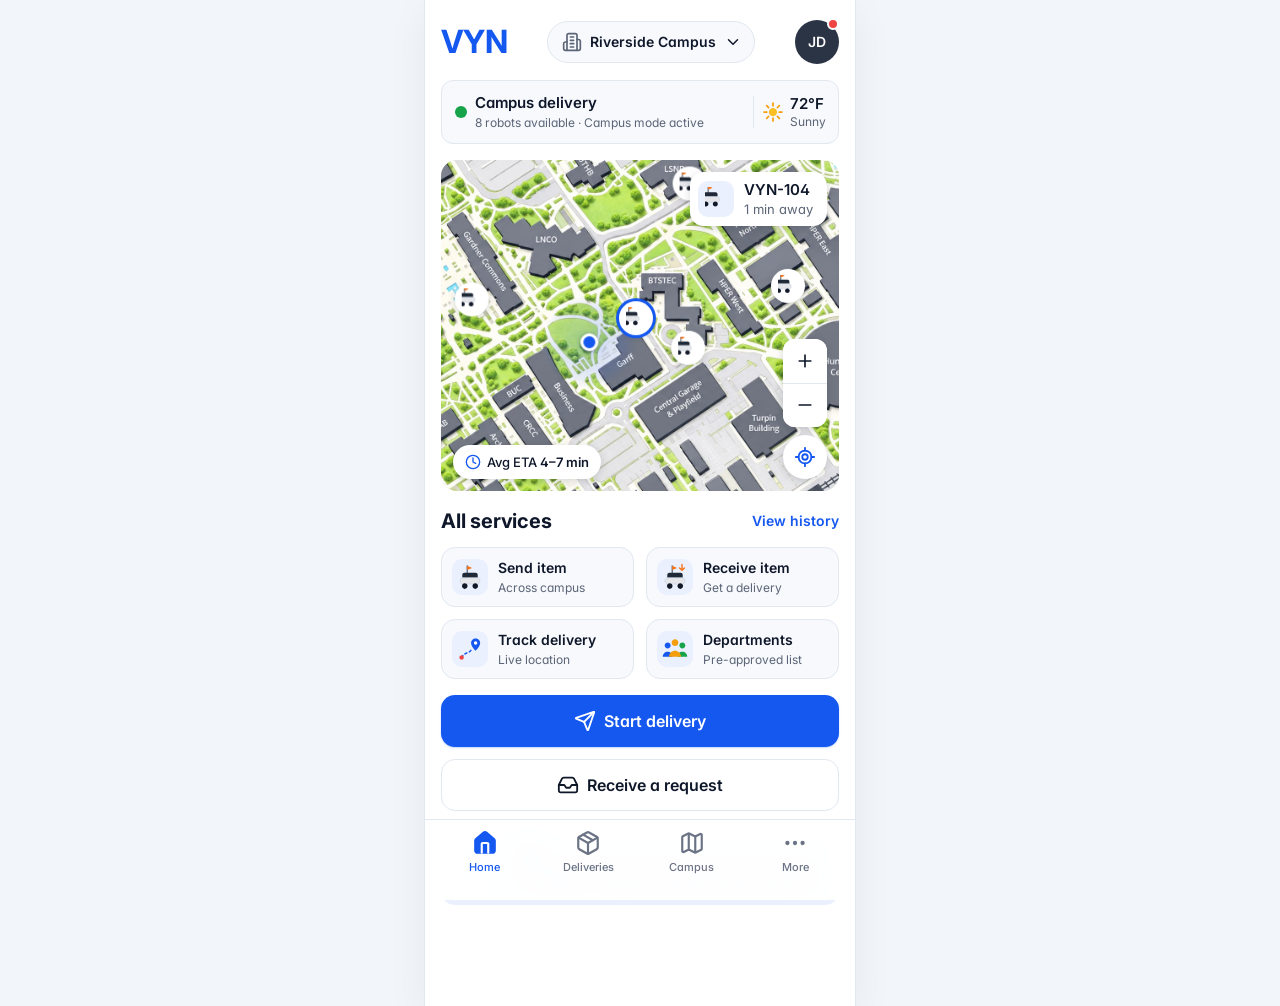
==== commit a881d5e8: "Make Home mobile-only and fix blank map on desktop - Layout stays a phone-width column (max 430px), " ====
--- a/index.html
+++ b/index.html
@@ -11,7 +11,7 @@
   <link rel="preconnect" href="https://fonts.gstatic.com" crossorigin />
   <link href="https://fonts.googleapis.com/css2?family=Inter:wght@400;500;600;700&display=swap" rel="stylesheet" />
   <link rel="preload" as="image" href="assets/campus-map.webp" type="image/webp" />
-  <link rel="stylesheet" href="css/styles.css" />
+  <link rel="stylesheet" href="css/styles.css?v=2" />
 </head>
 <body>
   <!-- Reusable SVG symbols (exported from the VYN Figma file) -->
@@ -109,16 +109,6 @@
   <a class="skip-link" href="#main">Skip to content</a>
 
   <div class="app">
-    <!-- Desktop rail navigation (replaces bottom nav on wide screens) -->
-    <nav class="rail" aria-label="Primary">
-      <div class="rail__logo" aria-hidden="true">VYN</div>
-      <ul class="nav-list" data-nav>
-        <li><a href="#home" class="nav-item is-active" aria-current="page" data-tab="home"><svg class="icon-26"><use href="#i-home"/></svg><span>Home</span></a></li>
-        <li><a href="#deliveries" class="nav-item" data-tab="deliveries"><svg class="icon-26"><use href="#i-deliveries"/></svg><span>Deliveries</span></a></li>
-        <li><a href="#campus" class="nav-item" data-tab="campus"><svg class="icon-26"><use href="#i-campus"/></svg><span>Campus</span></a></li>
-        <li><a href="#more" class="nav-item" data-tab="more"><svg class="icon-26"><use href="#i-more"/></svg><span>More</span></a></li>
-      </ul>
-    </nav>
 
     <div class="screen">
       <!-- Header -->
@@ -300,7 +290,7 @@
 
   <div class="toast" data-toast-el role="status" aria-live="polite"></div>
 
-  <script src="js/map.js"></script>
-  <script src="js/app.js"></script>
+  <script src="js/map.js?v=2"></script>
+  <script src="js/app.js?v=2"></script>
 </body>
 </html>
--- a/css/styles.css
+++ b/css/styles.css
@@ -32,6 +32,7 @@
   --ease: cubic-bezier(.2, .8, .2, 1);
 
   --nav-h: 81px;
+  --app-w: 430px;
   --safe-b: env(safe-area-inset-bottom, 0px);
   color-scheme: light;
 }
@@ -78,8 +79,7 @@
    Layout
    ========================================================= */
 .app { min-height: 100dvh; }
-.screen { max-width: 560px; margin: 0 auto; padding-bottom: calc(var(--nav-h) + var(--safe-b)); }
-.rail { display: none; }
+.screen { max-width: var(--app-w); margin: 0 auto; padding-bottom: calc(var(--nav-h) + var(--safe-b)); }
 
 .content {
   display: flex;
@@ -200,7 +200,6 @@
   position: absolute; left: 0; top: 0;
   width: 1420px; height: 1058px;
   transform-origin: 0 0;
-  will-change: transform;
 }
 .map__layer.is-animating { transition: transform .45s var(--ease); }
 .map__img { width: 1420px; height: 1058px; pointer-events: none; }
@@ -372,13 +371,14 @@
    ========================================================= */
 .bottom-nav {
   position: fixed; left: 0; right: 0; bottom: 0; z-index: 20;
+  max-width: var(--app-w); margin: 0 auto;
   padding: 10px 8px calc(26px + var(--safe-b) * .5);
   background: rgba(255, 255, 255, .96);
   -webkit-backdrop-filter: saturate(180%) blur(12px);
   backdrop-filter: saturate(180%) blur(12px);
   border-top: 1px solid var(--border);
 }
-.bottom-nav .nav-list { display: grid; grid-template-columns: repeat(4, 1fr); max-width: 560px; margin: 0 auto; }
+.bottom-nav .nav-list { display: grid; grid-template-columns: repeat(4, 1fr); }
 .nav-item {
   display: flex; flex-direction: column; align-items: center; gap: 4px;
   padding: 0 4px;
@@ -402,7 +402,7 @@
 .sheet-backdrop.is-open { opacity: 1; }
 .sheet {
   position: fixed; left: 0; right: 0; bottom: 0; z-index: 50;
-  max-width: 560px; margin: 0 auto;
+  max-width: var(--app-w); margin: 0 auto;
   padding: 8px 16px calc(24px + var(--safe-b));
   background: #fff;
   border-radius: 24px 24px 0 0;
@@ -465,52 +465,10 @@
   .service-card__sub { display: none; }
 }
 
-/* Tablet: centered column, taller map */
-@media (min-width: 600px) {
+/* Mobile-only: on wider screens the app stays a phone-width column, centred on the canvas */
+@media (min-width: 431px) {
   body { background: var(--surface-canvas); }
-  .screen { background: var(--surface-page); min-height: 100dvh; box-shadow: 0 0 0 1px var(--border); }
-  .map-card { aspect-ratio: 4 / 3; }
-}
-
-/* Desktop: left rail + two-column layout, map becomes the hero */
-@media (min-width: 1024px) {
-  :root { --nav-h: 0px; }
-  body { background: var(--surface-canvas); }
-  .app { display: grid; grid-template-columns: 96px 1fr; }
-  .bottom-nav { display: none; }
-  .rail {
-    position: sticky; top: 0; height: 100dvh;
-    display: flex; flex-direction: column; align-items: center; gap: 28px;
-    padding: 24px 8px;
-    background: #fff;
-    border-right: 1px solid var(--border);
-  }
-  .rail__logo { font-size: 26px; line-height: 32px; font-weight: 700; color: var(--brand); letter-spacing: -0.02em; }
-  .rail .nav-list { display: flex; flex-direction: column; gap: 8px; }
-  .rail .nav-item { width: 76px; padding: 10px 4px; font-size: 12px; line-height: 16px; }
-  .rail .nav-item.is-active { background: var(--brand-soft); }
-  .rail .nav-item.is-active { --home-door: var(--brand-soft); }
-
-  .screen { max-width: 1280px; width: 100%; margin: 0; padding: 0 32px 32px; background: transparent; box-shadow: none; min-height: 0; }
-  .header { padding: 24px 0 20px; }
-  .header .logo { visibility: hidden; width: 0; overflow: hidden; }
-  .header .campus-select { margin-right: auto; height: 44px; }
-  .content {
-    padding: 0;
-    display: grid;
-    grid-template-columns: minmax(0, 1.55fr) minmax(360px, 1fr);
-    grid-template-areas: "status status" "map side";
-    gap: 24px;
-    align-items: start;
-  }
-  .status-strip { grid-area: status; background: #fff; }
-  .map-card { grid-area: map; aspect-ratio: auto; height: calc(100dvh - 200px); min-height: 520px; max-height: 820px; position: sticky; top: 24px; border: 1px solid var(--border); }
-  .side { grid-area: side; gap: 20px; }
-  .service-card { background: #fff; }
-  .toast { bottom: 24px; }
-  .sheet { bottom: auto; top: 50%; left: 50%; right: auto; width: 440px; border-radius: 24px; transform: translate(-50%, -46%) scale(.98); opacity: 0; transition: transform .25s var(--ease), opacity .2s; padding-bottom: 24px; }
-  .sheet.is-open { transform: translate(-50%, -50%) scale(1); opacity: 1; }
-  .sheet__grip { display: none; }
+  .screen { background: var(--surface-page); min-height: 100dvh; box-shadow: 0 0 0 1px var(--border), 0 12px 40px rgba(15, 23, 42, .06); }
 }
 
 @media (prefers-reduced-motion: reduce) {
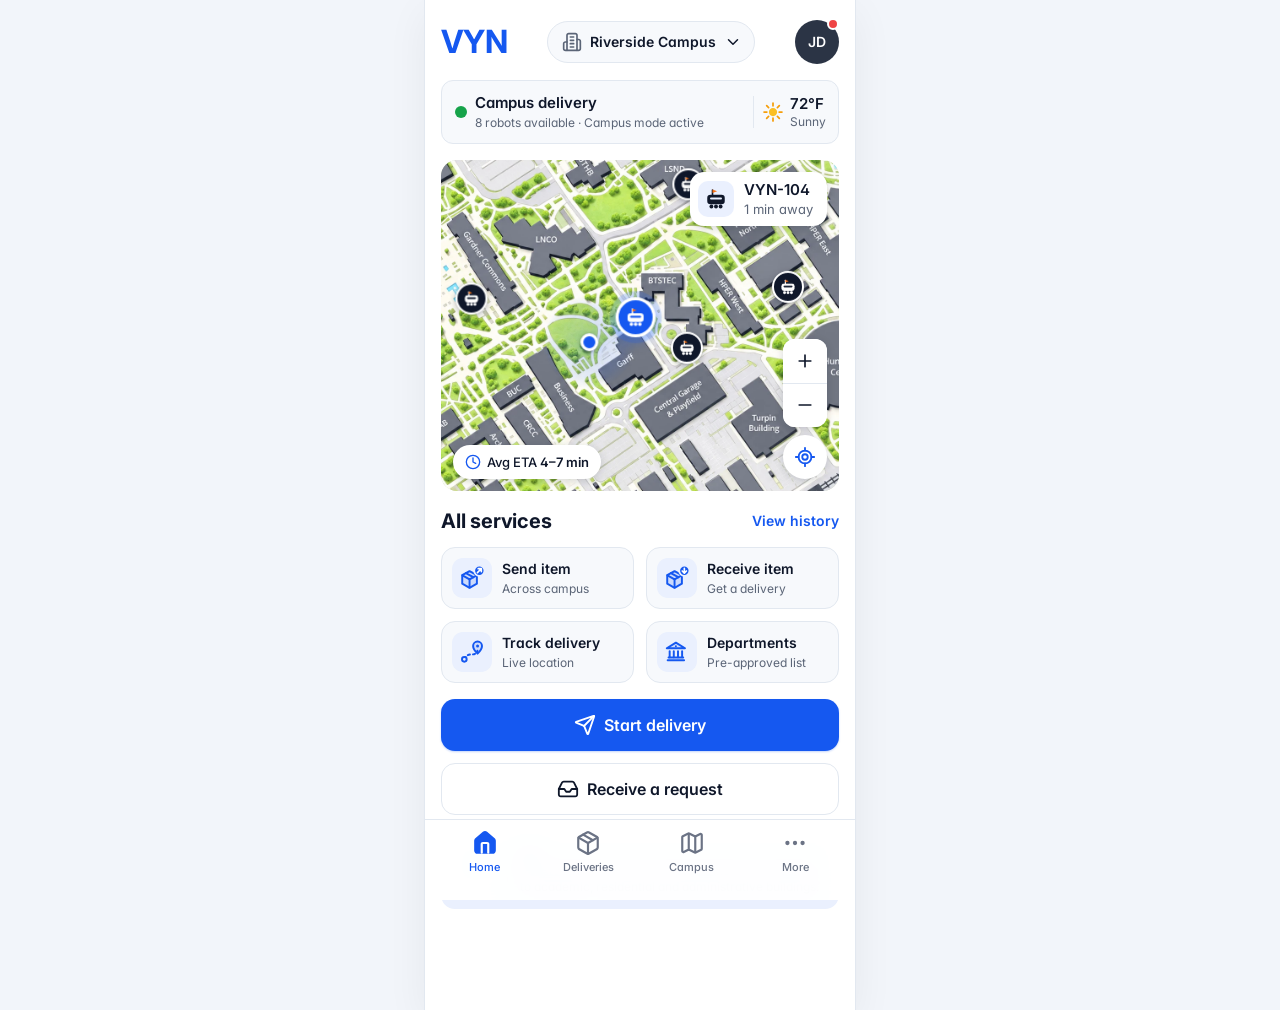
==== commit b0131f37: "Redesign robot and service icons - New solid six-wheel delivery robot glyph with VYN flag. - Uber-st" ====
--- a/index.html
+++ b/index.html
@@ -11,7 +11,7 @@
   <link rel="preconnect" href="https://fonts.gstatic.com" crossorigin />
   <link href="https://fonts.googleapis.com/css2?family=Inter:wght@400;500;600;700&display=swap" rel="stylesheet" />
   <link rel="preload" as="image" href="assets/campus-map.webp" type="image/webp" />
-  <link rel="stylesheet" href="css/styles.css?v=2" />
+  <link rel="stylesheet" href="css/styles.css?v=3" />
 </head>
 <body>
   <!-- Reusable SVG symbols (exported from the VYN Figma file) -->
@@ -29,38 +29,50 @@
       <path d="M11 15.125C13.2782 15.125 15.125 13.2782 15.125 11C15.125 8.72183 13.2782 6.875 11 6.875C8.72183 6.875 6.875 8.72183 6.875 11C6.875 13.2782 8.72183 15.125 11 15.125Z" fill="#FBBF24"/>
       <path d="M11 2.0625V4.8125M11 17.1875V19.9375M2.0625 11H4.8125M17.1875 11H19.9375M4.675 4.675L6.6 6.6M15.4 15.4L17.325 17.325M4.675 17.325L6.6 15.4M15.4 6.6L17.325 4.675" stroke="#F59E0B" stroke-width="1.75" stroke-linecap="round"/>
     </symbol>
-    <symbol id="i-robot" viewBox="6 4 24 28" fill="none">
-      <path d="M15.2 6.8V14.5" stroke="#475569" stroke-width="1.12" stroke-linecap="round"/>
-      <path d="M15.2 6.8L20.1 8.9L15.2 11V6.8Z" fill="#F97316"/>
-      <path d="M23.6 13.8H12.4C11.2402 13.8 10.3 14.7402 10.3 15.9V18C10.3 19.1598 11.2402 20.1 12.4 20.1H23.6C24.7598 20.1 25.7 19.1598 25.7 18V15.9C25.7 14.7402 24.7598 13.8 23.6 13.8Z" fill="#1F2937"/>
-      <path d="M25.35 18.7H10.65C9.29691 18.7 8.20001 19.7969 8.20001 21.15V22.55C8.20001 23.9031 9.29691 25 10.65 25H25.35C26.7031 25 27.8 23.9031 27.8 22.55V21.15C27.8 19.7969 26.7031 18.7 25.35 18.7Z" fill="#E5E7EB" stroke="#CBD5E1" stroke-width="0.7"/>
-      <path d="M12.75 29.9C14.2964 29.9 15.55 28.6464 15.55 27.1C15.55 25.5536 14.2964 24.3 12.75 24.3C11.2036 24.3 9.95001 25.5536 9.95001 27.1C9.95001 28.6464 11.2036 29.9 12.75 29.9Z" fill="#111827"/>
-      <path d="M23.25 29.9C24.7964 29.9 26.05 28.6464 26.05 27.1C26.05 25.5536 24.7964 24.3 23.25 24.3C21.7036 24.3 20.45 25.5536 20.45 27.1C20.45 28.6464 21.7036 29.9 23.25 29.9Z" fill="#111827"/>
-    </symbol>
-    <symbol id="i-svc-send" viewBox="0 0 36 36" fill="none">
+    <symbol id="i-robot" viewBox="0 0 24 24">
+      <path d="M8.5 8V3" stroke="currentColor" stroke-width="1.6" stroke-linecap="round" fill="none"/>
+      <path d="M8.5 2.6l4.6 1.65-4.6 1.65z" fill="#F97316"/>
+      <rect x="3.25" y="7.75" width="17.5" height="9.5" rx="3.25" fill="currentColor"/>
+      <rect x="6" y="10.4" width="12" height="2.1" rx="1.05" style="fill: var(--robot-strip, #fff)"/>
+      <circle cx="7.4" cy="19.55" r="1.95" fill="currentColor"/>
+      <circle cx="12" cy="19.55" r="1.95" fill="currentColor"/>
+      <circle cx="16.6" cy="19.55" r="1.95" fill="currentColor"/>
+    </symbol>
+    <symbol id="i-svc-send" viewBox="0 0 36 36">
       <rect width="36" height="36" rx="10" fill="#EAF0FE"/>
-      <use href="#i-robot" x="6" y="4" width="24" height="28"/>
-    </symbol>
-    <symbol id="i-svc-receive" viewBox="0 0 36 36" fill="none">
+      <g transform="translate(6 6)" fill="none" stroke="#1558F0" stroke-width="1.75" stroke-linecap="round" stroke-linejoin="round">
+        <g transform="translate(-1.2 2.4)"><path d="M11 3.4 17.6 7.1v7.6L11 18.4 4.4 14.7V7.1z" fill="#1558F0" fill-opacity=".14"/>
+        <path d="M4.6 7.2 11 10.8l6.4-3.6"/><path d="M11 10.8v7.4"/><path d="M7.7 5.2l6.6 3.7"/></g>
+        <circle cx="18.6" cy="5.4" r="4.6" fill="#1558F0" stroke="#EAF0FE" stroke-width="1.6"/>
+        <path d="M16.9 7.1l3.4-3.4M17.6 3.6h2.8v2.8" stroke="#fff" stroke-width="1.5"/>
+      </g>
+    </symbol>
+    <symbol id="i-svc-receive" viewBox="0 0 36 36">
       <rect width="36" height="36" rx="10" fill="#EAF0FE"/>
-      <use href="#i-robot" x="6" y="4" width="24" height="28"/>
-      <path d="M25 5.4V11M22.55 8.9L25 11.35L27.45 8.9" stroke="#F97316" stroke-width="1.4" stroke-linecap="round" stroke-linejoin="round"/>
-    </symbol>
-    <symbol id="i-svc-track" viewBox="0 0 36 36" fill="none">
+      <g transform="translate(6 6)" fill="none" stroke="#1558F0" stroke-width="1.75" stroke-linecap="round" stroke-linejoin="round">
+        <g transform="translate(-1.2 2.4)"><path d="M11 3.4 17.6 7.1v7.6L11 18.4 4.4 14.7V7.1z" fill="#1558F0" fill-opacity=".14"/>
+        <path d="M4.6 7.2 11 10.8l6.4-3.6"/><path d="M11 10.8v7.4"/><path d="M7.7 5.2l6.6 3.7"/></g>
+        <circle cx="18.6" cy="5.4" r="4.6" fill="#1558F0" stroke="#EAF0FE" stroke-width="1.6"/>
+        <path d="M18.6 3.2v4.3M16.7 5.7l1.9 1.9 1.9-1.9" stroke="#fff" stroke-width="1.5"/>
+      </g>
+    </symbol>
+    <symbol id="i-svc-track" viewBox="0 0 36 36">
       <rect width="36" height="36" rx="10" fill="#EAF0FE"/>
-      <path d="M9.6 26.4C13.1 20.1 17.3 23.6 20.1 17.3" stroke="#1558F0" stroke-width="1.54" stroke-linecap="round" stroke-dasharray="2.1 2.8"/>
-      <path d="M9.6 28.64C10.8371 28.64 11.84 27.6371 11.84 26.4C11.84 25.1629 10.8371 24.16 9.6 24.16C8.36288 24.16 7.36 25.1629 7.36 26.4C7.36 27.6371 8.36288 28.64 9.6 28.64Z" fill="#EF4444"/>
-      <path d="M23.6 7.5C24.8067 7.5 25.964 7.97937 26.8173 8.83266C27.6706 9.68595 28.15 10.8433 28.15 12.05C28.15 15.55 23.6 19.75 23.6 19.75C23.6 19.75 19.05 15.55 19.05 12.05C19.05 10.8433 19.5294 9.68595 20.3827 8.83266C21.236 7.97937 22.3933 7.5 23.6 7.5Z" fill="#1558F0"/>
-      <path d="M23.6 13.73C24.5278 13.73 25.28 12.9778 25.28 12.05C25.28 11.1222 24.5278 10.37 23.6 10.37C22.6722 10.37 21.92 11.1222 21.92 12.05C21.92 12.9778 22.6722 13.73 23.6 13.73Z" fill="#fff"/>
-    </symbol>
-    <symbol id="i-svc-departments" viewBox="0 0 36 36" fill="none">
+      <g transform="translate(6 6)" fill="none" stroke="#1558F0" stroke-width="1.75" stroke-linecap="round" stroke-linejoin="round">
+        <path d="M5.6 18.4c.6-3.4 3.3-4.2 6-4.2 2.6 0 4.6-.7 5.3-3.4" stroke-dasharray="2 2.6"/>
+        <circle cx="5.1" cy="18.6" r="2.1" fill="#EAF0FE"/>
+        <path d="M17 2.6a4 4 0 0 1 4 4c0 3-4 6.9-4 6.9s-4-3.9-4-6.9a4 4 0 0 1 4-4z" fill="#1558F0" fill-opacity=".14"/>
+        <circle cx="17" cy="6.6" r="1.35" fill="#1558F0" stroke="none"/>
+      </g>
+    </symbol>
+    <symbol id="i-svc-departments" viewBox="0 0 36 36">
       <rect width="36" height="36" rx="10" fill="#EAF0FE"/>
-      <path d="M10.65 17.44C12.2737 17.44 13.59 16.1237 13.59 14.5C13.59 12.8763 12.2737 11.56 10.65 11.56C9.02627 11.56 7.71 12.8763 7.71 14.5C7.71 16.1237 9.02627 17.44 10.65 17.44Z" fill="#1558F0"/>
-      <path d="M5.75 25.7C5.75 24.4004 6.26625 23.1541 7.18518 22.2352C8.1041 21.3162 9.35044 20.8 10.65 20.8C11.9496 20.8 13.1959 21.3162 14.1148 22.2352C15.0338 23.1541 15.55 24.4004 15.55 25.7H5.75Z" fill="#1558F0"/>
-      <path d="M25.35 17.44C26.9737 17.44 28.29 16.1237 28.29 14.5C28.29 12.8763 26.9737 11.56 25.35 11.56C23.7263 11.56 22.41 12.8763 22.41 14.5C22.41 16.1237 23.7263 17.44 25.35 17.44Z" fill="#16A34A"/>
-      <path d="M20.45 25.7C20.45 24.4004 20.9663 23.1541 21.8852 22.2352C22.8041 21.3162 24.0505 20.8 25.35 20.8C26.6496 20.8 27.8959 21.3162 28.8148 22.2352C29.7338 23.1541 30.25 24.4004 30.25 25.7H20.45Z" fill="#16A34A"/>
-      <path d="M18 15.06C19.8557 15.06 21.36 13.5557 21.36 11.7C21.36 9.84435 19.8557 8.34 18 8.34C16.1443 8.34 14.64 9.84435 14.64 11.7C14.64 13.5557 16.1443 15.06 18 15.06Z" fill="#F59E0B"/>
-      <path d="M12.05 25.7C12.05 24.122 12.6769 22.6086 13.7927 21.4927C14.9085 20.3769 16.4219 19.75 18 19.75C19.578 19.75 21.0914 20.3769 22.2073 21.4927C23.3231 22.6086 23.95 24.122 23.95 25.7H12.05Z" fill="#F59E0B"/>
+      <g transform="translate(6 6)" fill="none" stroke="#1558F0" stroke-width="1.75" stroke-linecap="round" stroke-linejoin="round">
+        <path d="M2.8 8.6 11 3.6l8.2 5z" fill="#1558F0" fill-opacity=".14"/>
+        <path d="M5.4 11.2v5.6M9.1 11.2v5.6M12.9 11.2v5.6M16.6 11.2v5.6"/>
+        <path d="M3.6 19.4h14.8M4.4 16.9h13.2"/>
+        <circle cx="11" cy="6.9" r=".9" fill="#1558F0" stroke="none"/>
+      </g>
     </symbol>
     <symbol id="i-send" viewBox="0 0 22 22" fill="none" stroke="currentColor" stroke-width="1.83333" stroke-linecap="round" stroke-linejoin="round">
       <path d="M13.3247 19.8788C13.3595 19.9656 13.42 20.0397 13.4982 20.0911C13.5763 20.1425 13.6683 20.1687 13.7618 20.1663C13.8553 20.164 13.9458 20.133 14.0212 20.0777C14.0966 20.0224 14.1532 19.9453 14.1836 19.8568L20.1419 2.44018C20.1713 2.35895 20.1769 2.27106 20.1581 2.18677C20.1393 2.10248 20.0969 2.02529 20.0358 1.96422C19.9747 1.90316 19.8975 1.86075 19.8132 1.84195C19.729 1.82316 19.6411 1.82876 19.5598 1.85809L2.14317 7.81643C2.0547 7.84676 1.97764 7.90344 1.92232 7.97883C1.86699 8.05423 1.83606 8.14475 1.83366 8.23824C1.83127 8.33173 1.85753 8.42371 1.90892 8.50184C1.96031 8.57998 2.03437 8.64052 2.12117 8.67534L9.39033 11.5903C9.62013 11.6823 9.82891 11.8199 10.0041 11.9948C10.1793 12.1697 10.3172 12.3782 10.4097 12.6078L13.3247 19.8788Z"/>
@@ -158,7 +170,7 @@
 
           <!-- Overlays -->
           <div class="map-callout" data-callout role="status" aria-live="polite">
-            <span class="map-callout__icon" aria-hidden="true"><svg viewBox="6 4 24 28"><use href="#i-robot"/></svg></span>
+            <span class="map-callout__icon" aria-hidden="true"><svg viewBox="0 0 24 24"><use href="#i-robot"/></svg></span>
             <span class="map-callout__text">
               <strong data-callout-name>VYN-107</strong>
               <span data-callout-eta>2 min away</span>
@@ -290,7 +302,7 @@
 
   <div class="toast" data-toast-el role="status" aria-live="polite"></div>
 
-  <script src="js/map.js?v=2"></script>
-  <script src="js/app.js?v=2"></script>
+  <script src="js/map.js?v=3"></script>
+  <script src="js/app.js?v=3"></script>
 </body>
 </html>
--- a/css/styles.css
+++ b/css/styles.css
@@ -71,7 +71,7 @@
 .icon-20 { width: 20px; height: 20px; flex: none; }
 .icon-22 { width: 22px; height: 22px; flex: none; }
 .icon-26 { width: 26px; height: 26px; flex: none; }
-.icon-36 { width: 36px; height: 36px; flex: none; }
+.icon-36 { width: 40px; height: 40px; flex: none; }
 .muted { color: var(--text-2); }
 .brand { color: var(--brand); }
 
@@ -214,21 +214,38 @@
 }
 .marker__body { position: absolute; transform: translate(-50%, -50%); }
 
+/* Robot pins — Uber-style: dark disc, white robot; nearest = brand, busy = muted + clock badge */
 .robot-pin {
+  position: relative;
   display: grid; place-items: center;
-  width: 34px; height: 34px;
-  background: #fff;
-  border-radius: 50%;
-  box-shadow: var(--shadow-float);
-  transition: transform .2s var(--ease), box-shadow .2s;
-}
-.robot-pin svg { width: 20px; height: 23px; }
+  width: 32px; height: 32px;
+  color: #fff;
+  --robot-strip: var(--text);
+  background: var(--text);
+  border: 2px solid #fff;
+  border-radius: 50%;
+  box-shadow: 0 2px 6px rgba(15, 23, 42, .28), 0 0 0 1px rgba(15, 23, 42, .06);
+  transition: transform .2s var(--ease), background-color .2s, width .2s, height .2s;
+  cursor: pointer;
+}
+.robot-pin svg { width: 18px; height: 18px; }
 .robot-pin:hover { transform: scale(1.08); }
-.marker.is-nearest .robot-pin { box-shadow: 0 0 0 3px var(--brand), var(--shadow-float); }
-.marker.is-busy .robot-pin::after {
-  content: ""; position: absolute; right: 1px; top: 1px;
-  width: 9px; height: 9px; border-radius: 50%;
-  background: var(--warning); border: 2px solid #fff;
+.marker.is-nearest { z-index: 2; }
+.marker.is-nearest .robot-pin {
+  width: 40px; height: 40px;
+  background: var(--brand);
+  --robot-strip: var(--brand);
+  border-width: 3px;
+  box-shadow: 0 0 0 6px rgba(21, 88, 240, .18), 0 4px 12px rgba(21, 88, 240, .35);
+}
+.marker.is-nearest .robot-pin svg { width: 22px; height: 22px; }
+.marker.is-busy .robot-pin { background: #64748b; --robot-strip: #64748b; }
+.robot-pin__badge {
+  position: absolute; right: -4px; top: -4px;
+  width: 14px; height: 14px;
+  border-radius: 50%;
+  background: var(--warning) url("data:image/svg+xml,%3Csvg xmlns='http://www.w3.org/2000/svg' viewBox='0 0 24 24' fill='none' stroke='white' stroke-width='3.2' stroke-linecap='round'%3E%3Cpath d='M12 7v5l3 2'/%3E%3C/svg%3E") center / 10px no-repeat;
+  border: 2px solid #fff;
 }
 
 .user-pin { width: 18px; height: 18px; }
@@ -272,7 +289,8 @@
   border-radius: var(--r-10);
   background: var(--brand-soft);
 }
-.map-callout__icon svg { width: 22px; height: 25px; }
+.map-callout__icon { color: var(--text); --robot-strip: var(--brand-soft); }
+.map-callout__icon svg { width: 24px; height: 24px; }
 .map-callout__text { display: flex; flex-direction: column; min-width: 0; }
 .map-callout__text strong { font-size: 15px; line-height: 20px; font-weight: 600; }
 .map-callout__text span { font-size: 13px; line-height: 18px; color: var(--text-2); }
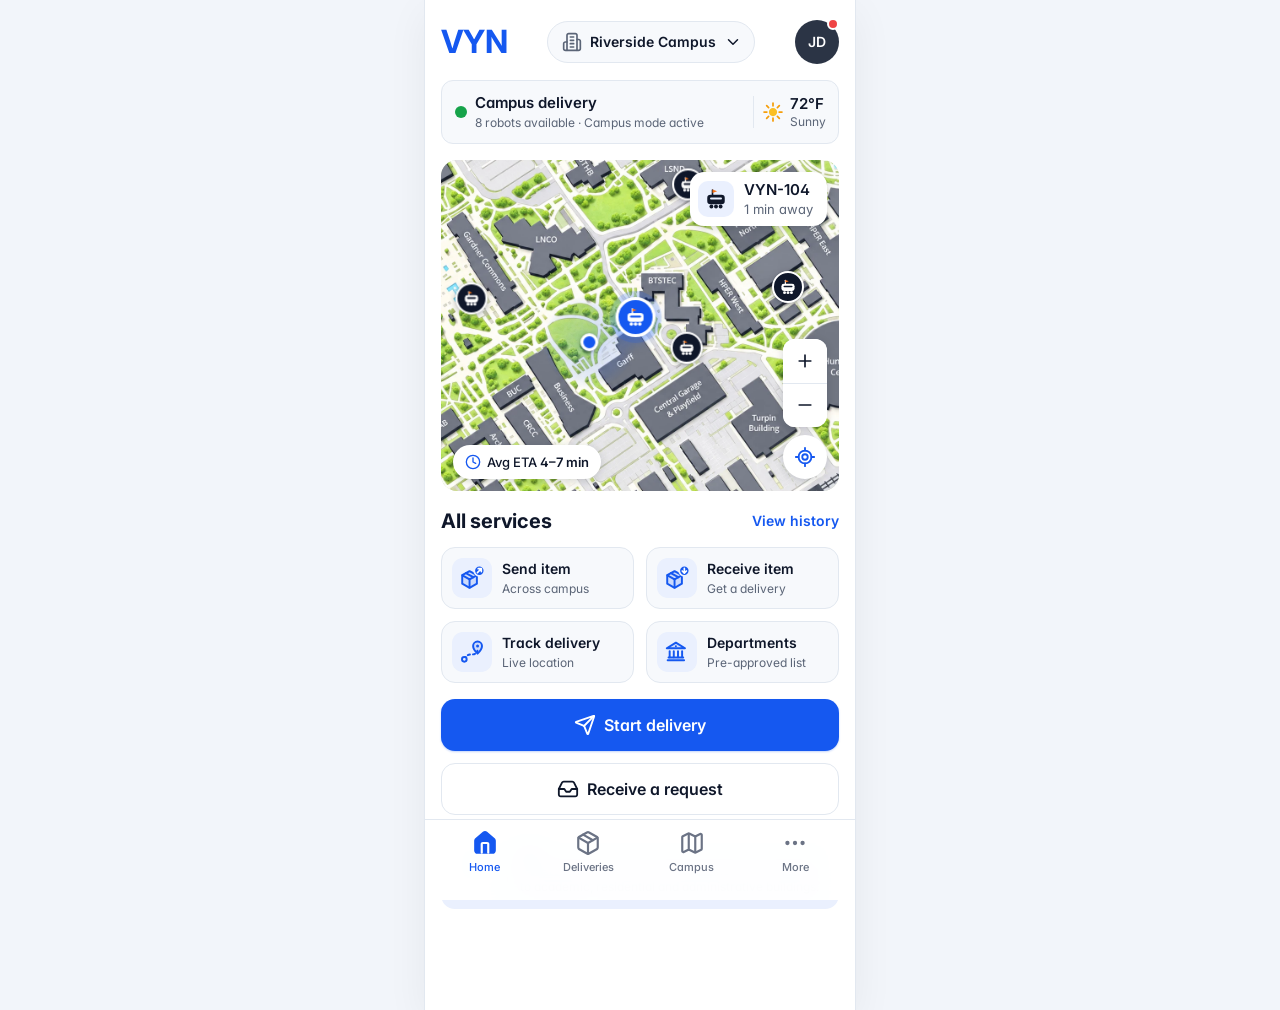
==== commit 0c6f144a: "Build all VYN User flow screens (04–14) Recreate the Figma flow screens as linked, working pages: se" ====
--- a/index.html
+++ b/index.html
@@ -11,7 +11,7 @@
   <link rel="preconnect" href="https://fonts.gstatic.com" crossorigin />
   <link href="https://fonts.googleapis.com/css2?family=Inter:wght@400;500;600;700&display=swap" rel="stylesheet" />
   <link rel="preload" as="image" href="assets/campus-map.webp" type="image/webp" />
-  <link rel="stylesheet" href="css/styles.css?v=3" />
+  <link rel="stylesheet" href="css/styles.css?v=4" />
 </head>
 <body>
   <!-- Reusable SVG symbols (exported from the VYN Figma file) -->
@@ -196,22 +196,22 @@
           <section class="services" aria-labelledby="services-title">
             <div class="section-header">
               <h2 id="services-title" class="section-title">All services</h2>
-              <a class="link" href="#history" data-toast="Opening delivery history…">View history</a>
+              <a class="link" href="screens.html">View history</a>
             </div>
             <div class="service-grid">
-              <a class="service-card" href="#send" data-toast="Opening Send item…">
+              <a class="service-card" href="send.html#person">
                 <svg class="icon-36" aria-hidden="true"><use href="#i-svc-send"/></svg>
                 <span class="service-card__text"><span class="service-card__title">Send item</span><span class="service-card__sub">Across campus</span></span>
               </a>
-              <a class="service-card" href="#receive" data-toast="Opening Receive item…">
+              <a class="service-card" href="handoff.html">
                 <svg class="icon-36" aria-hidden="true"><use href="#i-svc-receive"/></svg>
                 <span class="service-card__text"><span class="service-card__title">Receive item</span><span class="service-card__sub">Get a delivery</span></span>
               </a>
-              <a class="service-card" href="#track" data-toast="Opening Track delivery…">
+              <a class="service-card" href="tracking.html">
                 <svg class="icon-36" aria-hidden="true"><use href="#i-svc-track"/></svg>
                 <span class="service-card__text"><span class="service-card__title">Track delivery</span><span class="service-card__sub">Live location</span></span>
               </a>
-              <a class="service-card" href="#departments" data-toast="Opening Departments…">
+              <a class="service-card" href="send.html#department">
                 <svg class="icon-36" aria-hidden="true"><use href="#i-svc-departments"/></svg>
                 <span class="service-card__text"><span class="service-card__title">Departments</span><span class="service-card__sub">Pre-approved list</span></span>
               </a>
@@ -220,10 +220,10 @@
 
           <!-- Primary actions -->
           <section class="actions" aria-label="Quick actions">
-            <a class="btn btn--primary" href="#send" data-toast="Starting a new delivery…">
+            <a class="btn btn--primary" href="send.html#department">
               <svg class="icon-22" aria-hidden="true"><use href="#i-send"/></svg><span>Start delivery</span>
             </a>
-            <a class="btn btn--secondary" href="#receive" data-toast="Opening incoming requests…">
+            <a class="btn btn--secondary" href="handoff.html">
               <svg class="icon-22" aria-hidden="true"><use href="#i-inbox"/></svg><span>Receive a request</span>
             </a>
           </section>
@@ -245,9 +245,9 @@
     <nav class="bottom-nav" aria-label="Primary">
       <ul class="nav-list" data-nav>
         <li><a href="#home" class="nav-item is-active" aria-current="page" data-tab="home"><svg class="icon-26"><use href="#i-home"/></svg><span>Home</span></a></li>
-        <li><a href="#deliveries" class="nav-item" data-tab="deliveries"><svg class="icon-26"><use href="#i-deliveries"/></svg><span>Deliveries</span></a></li>
+        <li><a href="tracking.html" class="nav-item" data-tab="deliveries"><svg class="icon-26"><use href="#i-deliveries"/></svg><span>Deliveries</span></a></li>
         <li><a href="#campus" class="nav-item" data-tab="campus"><svg class="icon-26"><use href="#i-campus"/></svg><span>Campus</span></a></li>
-        <li><a href="#more" class="nav-item" data-tab="more"><svg class="icon-26"><use href="#i-more"/></svg><span>More</span></a></li>
+        <li><a href="screens.html" class="nav-item" data-tab="more"><svg class="icon-26"><use href="#i-more"/></svg><span>More</span></a></li>
       </ul>
     </nav>
   </div>
@@ -302,7 +302,7 @@
 
   <div class="toast" data-toast-el role="status" aria-live="polite"></div>
 
-  <script src="js/map.js?v=3"></script>
-  <script src="js/app.js?v=3"></script>
+  <script src="js/map.js?v=4"></script>
+  <script src="js/app.js?v=4"></script>
 </body>
 </html>
